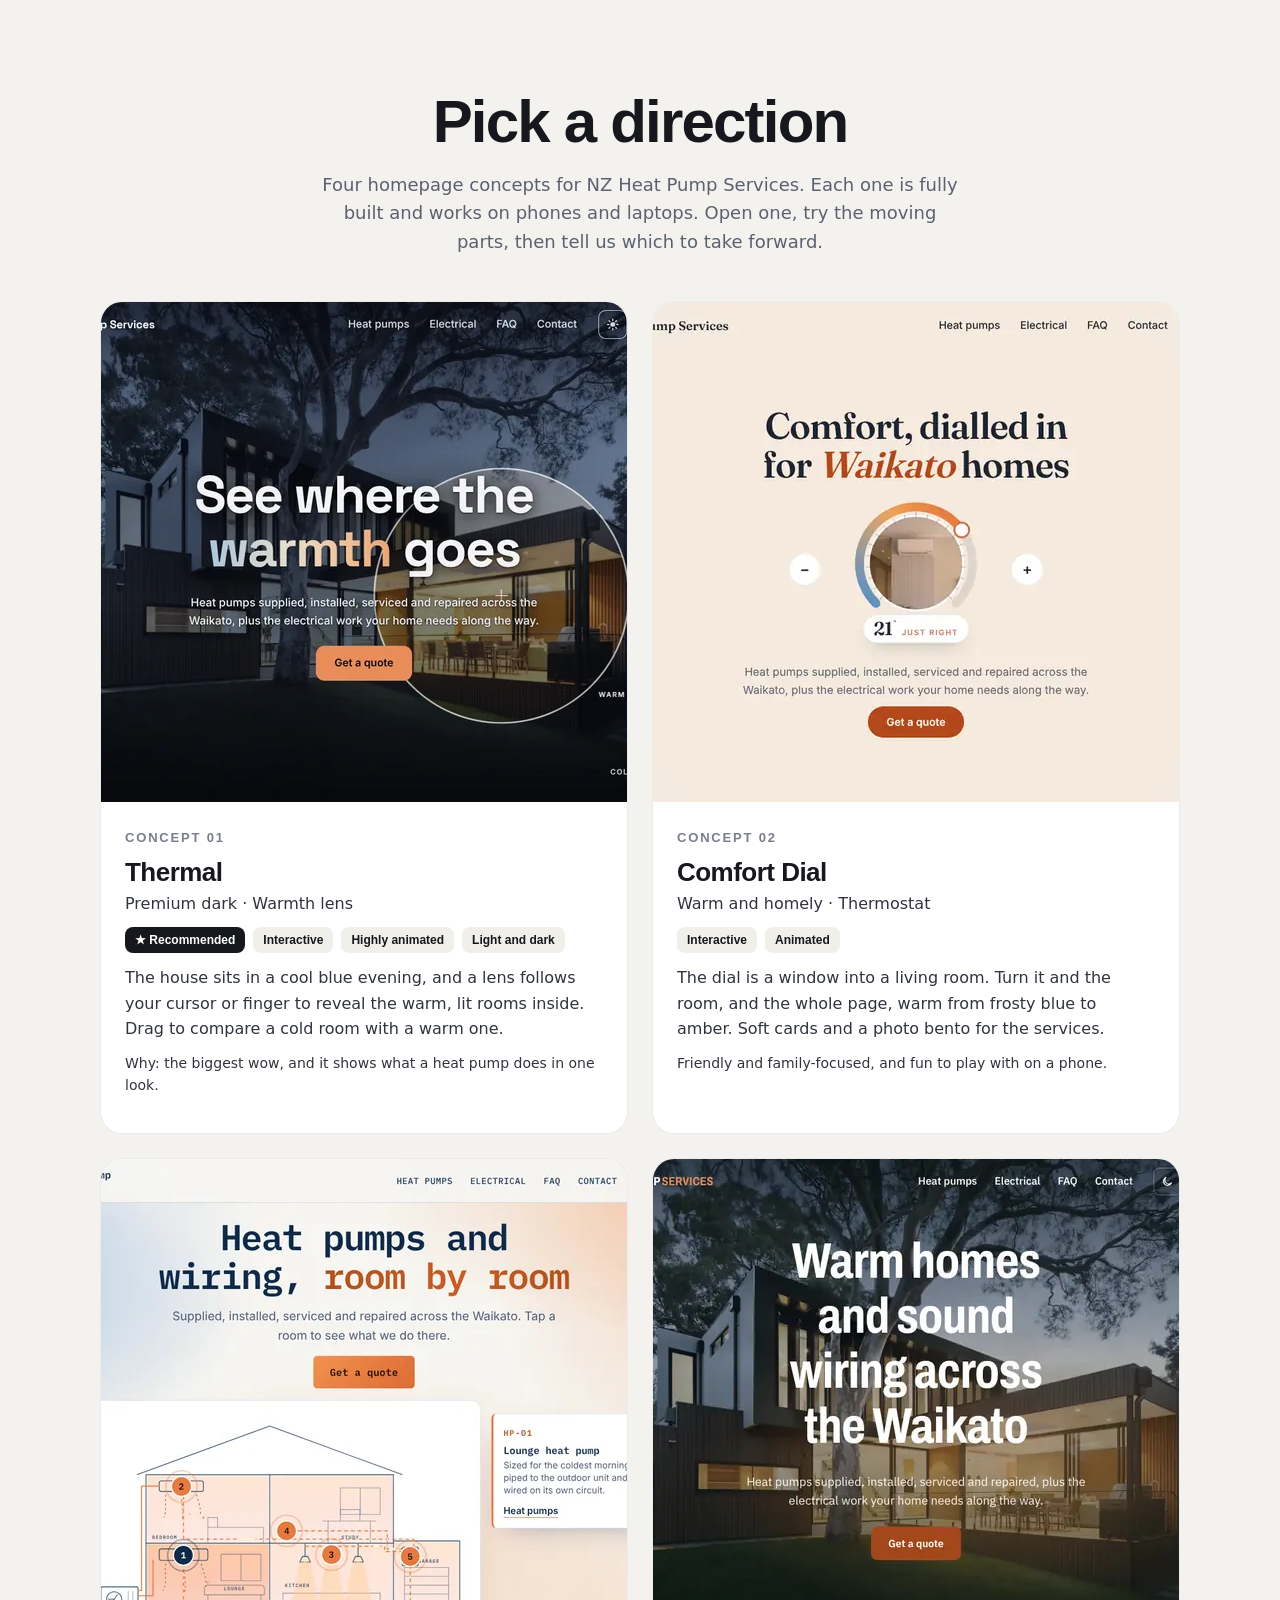
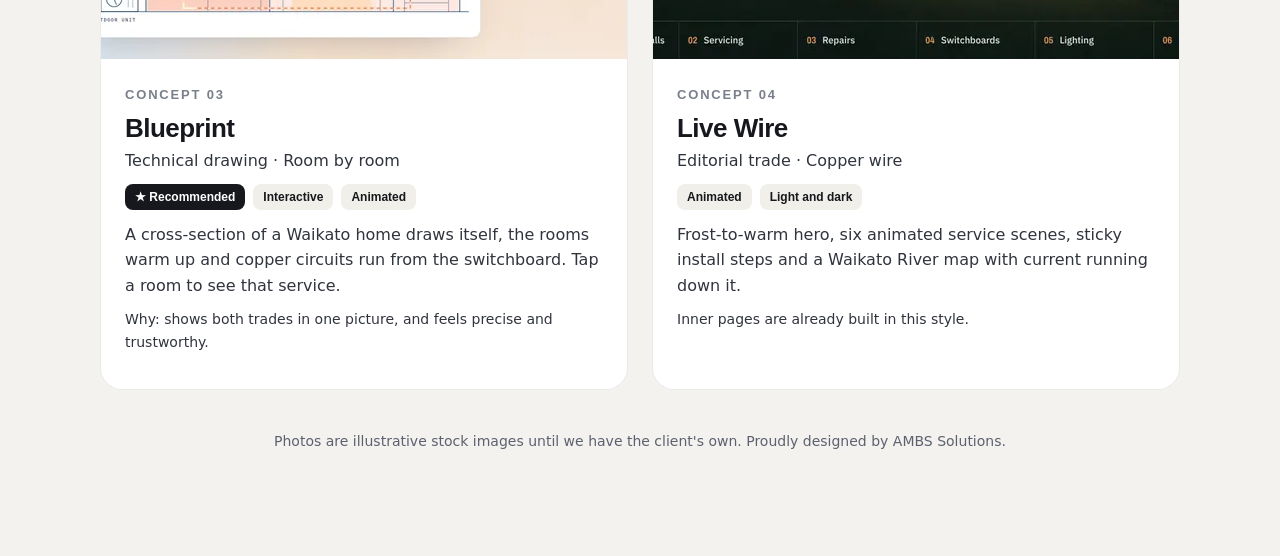
==== index.html @ 090e17ca "Thermal: natural photos with a cool and a warm grade, no false colour The owner did not like the fal" ====
<!doctype html>
<html lang="en-NZ">
<head>
<meta charset="utf-8">
<meta name="viewport" content="width=device-width, initial-scale=1, viewport-fit=cover">
<title>Homepage concepts | NZ Heat Pump Services</title>
<meta name="robots" content="noindex">
<meta name="description" content="Four homepage directions for NZ Heat Pump Services, by AMBS Solutions.">
<link rel="icon" href="assets/img/mark.svg" type="image/svg+xml">
<style>
@font-face{font-family:"Inter";font-weight:400 600;font-display:swap;src:url(../assets/fonts/inter-latin.woff2) format("woff2")}
@font-face{font-family:"Space Grotesk";font-weight:500 700;font-display:swap;src:url(../assets/fonts/space-grotesk-latin.woff2) format("woff2")}
*{box-sizing:border-box}
body{margin:0;background:#f4f2ee;color:#16181d;font:400 16px/1.6 "Inter",system-ui,sans-serif;text-align:center}
.wrap{max-width:1240px;margin:0 auto;padding:clamp(40px,7vw,90px) clamp(20px,5vw,60px)}
h1{font:700 clamp(36px,5vw,60px)/1.05 "Space Grotesk",sans-serif;letter-spacing:-.03em;margin:0 0 .3em}
.lede{color:#5c6170;max-width:640px;margin:0 auto 44px;font-size:18px}
.grid{display:grid;grid-template-columns:repeat(2,1fr);gap:24px;text-align:left;max-width:1080px;margin:0 auto}
@media (max-width:640px){.grid{grid-template-columns:1fr}}
.card{position:relative;background:#fff;border-radius:22px;overflow:hidden;border:1px solid rgba(0,0,0,.08);transition:transform .6s cubic-bezier(.2,.7,.2,1),box-shadow .6s}
.card:hover{transform:translateY(-4px);box-shadow:0 30px 60px -36px rgba(0,0,0,.45)}
.card a.cover{position:absolute;inset:0;z-index:1}
.card a.cover:focus-visible{outline:3px solid #e2642b;outline-offset:-3px;border-radius:22px}
.card img{width:100%;aspect-ratio:16/10;object-fit:cover;object-position:top;display:block}
.body{padding:22px 24px 26px}
.no{font:600 13px/1 "Inter",sans-serif;letter-spacing:.14em;text-transform:uppercase;color:#7a7f8c}
.card h2{font:700 26px/1.15 "Space Grotesk",sans-serif;letter-spacing:-.02em;margin:8px 0 4px}
.type{color:#5c6170;font-weight:500;margin:0 0 12px}
.tags{display:flex;gap:8px;flex-wrap:wrap;margin-bottom:12px}
.tags span{font:600 12px/1 "Inter",sans-serif;padding:7px 10px;border-radius:8px;background:#f1efe9}
.tags .rec{background:#16181d;color:#fff}
.card p{margin:0 0 10px;color:#30343d}
.why{font-size:14px;color:#5c6170}
.note{margin-top:40px;color:#5c6170;font-size:14px}
</style>
</head>
<body>
<main class="wrap">
  <h1>Pick a direction</h1>
  <p class="lede">Four homepage concepts for NZ Heat Pump Services. Each one is fully built and works on phones and laptops. Open one, try the moving parts, then tell us which to take forward.</p>
  <div class="grid">
    <article class="card">
      <img src="designs/01-thermal/thumb.webp" width="800" height="500" alt="Concept 01: a dark homepage with a lens revealing warm, lit rooms in a house on a cool evening">
      <div class="body">
        <span class="no">Concept 01</span>
        <h2>Thermal</h2><a class="cover" href="designs/01-thermal/" aria-label="Open concept 01, Thermal"></a>
        <p class="type">Premium dark · Warmth lens</p>
        <div class="tags"><span class="rec">★ Recommended</span><span>Interactive</span><span>Highly animated</span><span>Light and dark</span></div>
        <p>The house sits in a cool blue evening, and a lens follows your cursor or finger to reveal the warm, lit rooms inside. Drag to compare a cold room with a warm one.</p>
        <p class="why">Why: the biggest wow, and it shows what a heat pump does in one look.</p>
      </div>
    </article>
    <article class="card">
      <img src="designs/02-comfort-dial/thumb.webp" width="800" height="500" alt="Concept 02: a warm light homepage with a thermostat dial framing a living room">
      <div class="body">
        <span class="no">Concept 02</span>
        <h2>Comfort Dial</h2><a class="cover" href="designs/02-comfort-dial/" aria-label="Open concept 02, Comfort Dial"></a>
        <p class="type">Warm and homely · Thermostat</p>
        <div class="tags"><span>Interactive</span><span>Animated</span></div>
        <p>The dial is a window into a living room. Turn it and the room, and the whole page, warm from frosty blue to amber. Soft cards and a photo bento for the services.</p>
        <p class="why">Friendly and family-focused, and fun to play with on a phone.</p>
      </div>
    </article>
    <article class="card">
      <img src="designs/03-blueprint/thumb.webp" width="800" height="500" alt="Concept 03: a blueprint drawing of a two-storey house with copper circuits and numbered rooms">
      <div class="body">
        <span class="no">Concept 03</span>
        <h2>Blueprint</h2><a class="cover" href="designs/03-blueprint/" aria-label="Open concept 03, Blueprint"></a>
        <p class="type">Technical drawing · Room by room</p>
        <div class="tags"><span class="rec">★ Recommended</span><span>Interactive</span><span>Animated</span></div>
        <p>A cross-section of a Waikato home draws itself, the rooms warm up and copper circuits run from the switchboard. Tap a room to see that service.</p>
        <p class="why">Why: shows both trades in one picture, and feels precise and trustworthy.</p>
      </div>
    </article>
    <article class="card">
      <img src="designs/04-live-wire/thumb.webp" width="800" height="500" alt="Concept 04: a homepage with a frosty dusk house and a copper wire motif">
      <div class="body">
        <span class="no">Concept 04</span>
        <h2>Live Wire</h2><a class="cover" href="designs/04-live-wire/" aria-label="Open concept 04, Live Wire"></a>
        <p class="type">Editorial trade · Copper wire</p>
        <div class="tags"><span>Animated</span><span>Light and dark</span></div>
        <p>Frost-to-warm hero, six animated service scenes, sticky install steps and a Waikato River map with current running down it.</p>
        <p class="why">Inner pages are already built in this style.</p>
      </div>
    </article>
  </div>
  <p class="note">Photos are illustrative stock images until we have the client's own. Proudly designed by AMBS Solutions.</p>
</main>
</body>
</html>
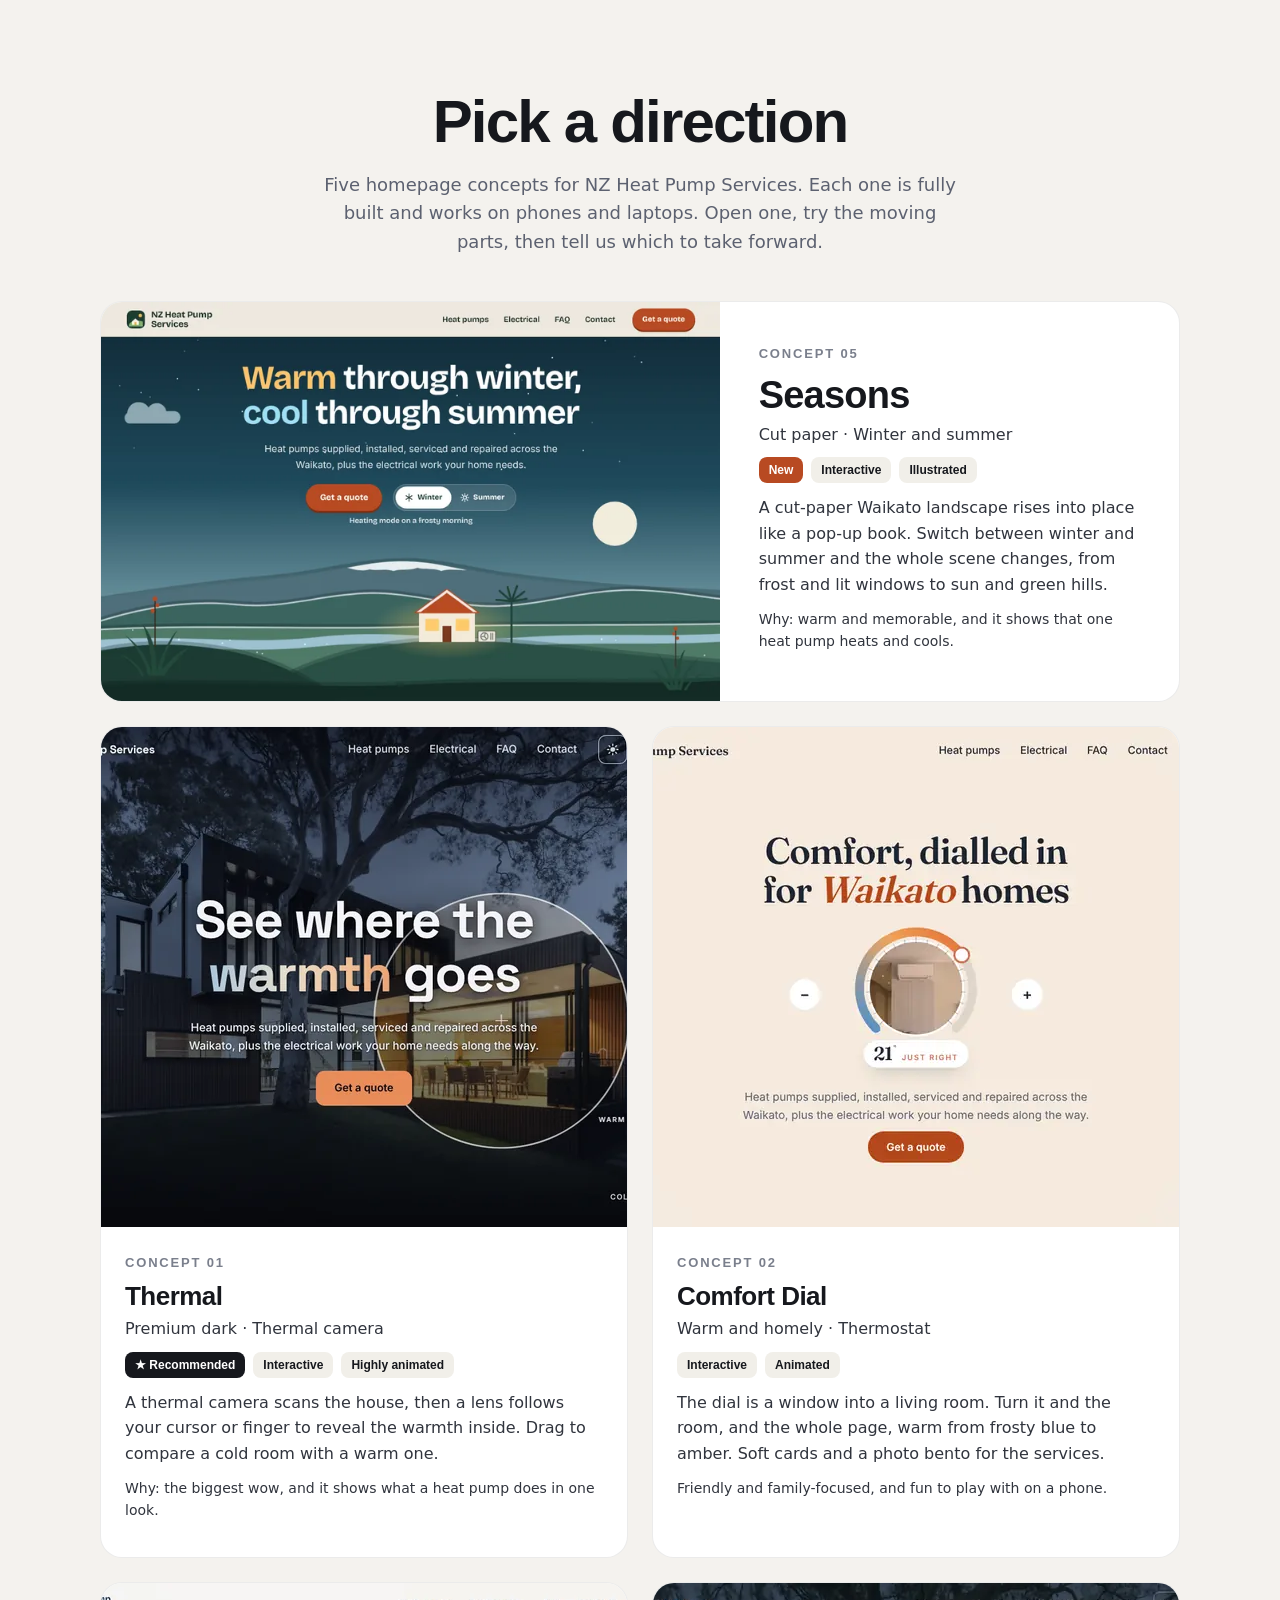
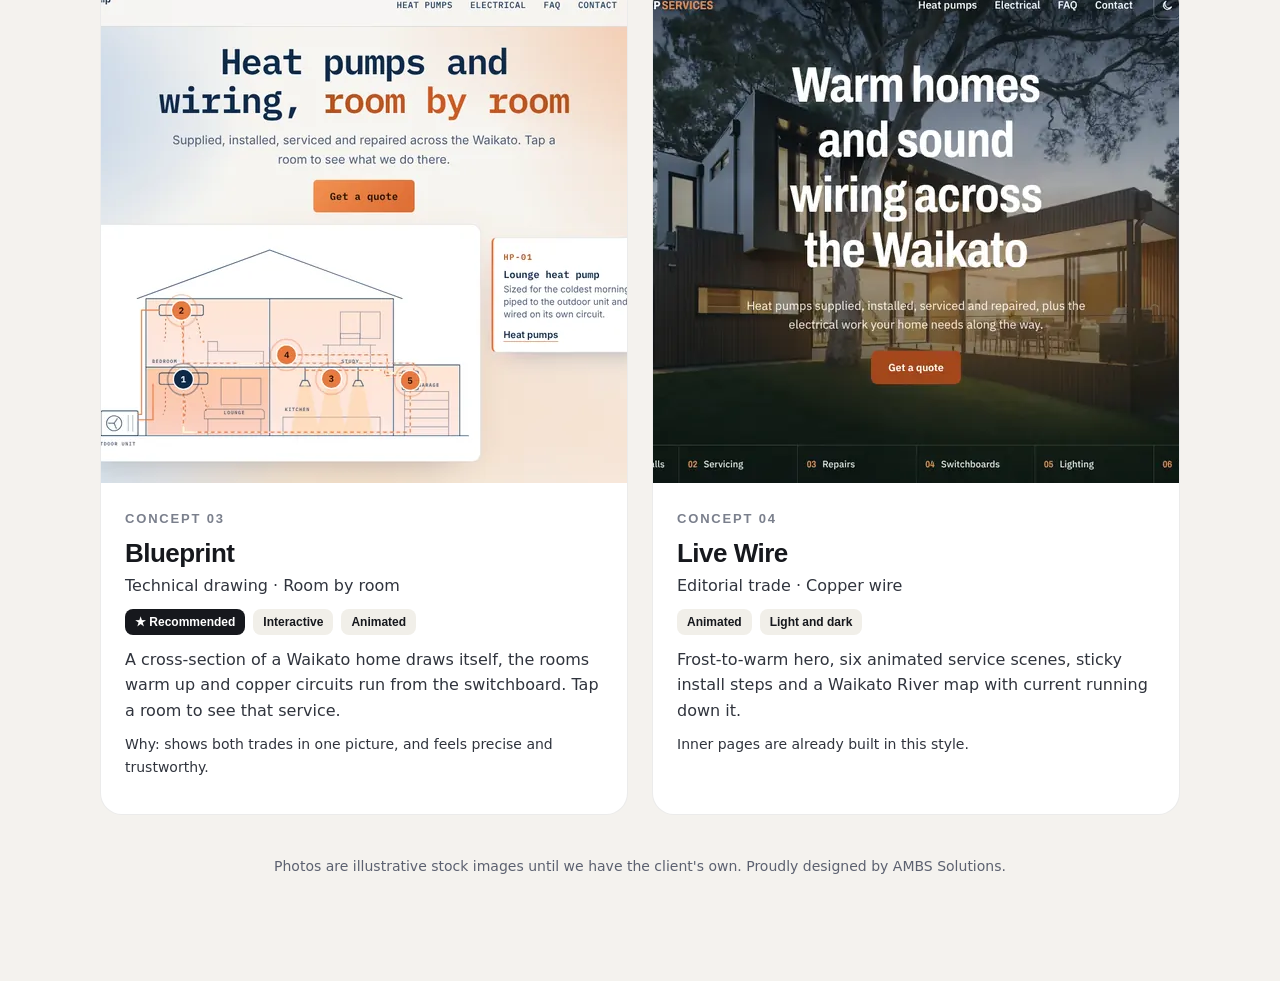
==== commit 6cde7a40: "Merge pull request #6 from ambssolutions/concept-05-seasons Add concept 05, Seasons" ====
--- a/index.html
+++ b/index.html
@@ -5,11 +5,11 @@
 <meta name="viewport" content="width=device-width, initial-scale=1, viewport-fit=cover">
 <title>Homepage concepts | NZ Heat Pump Services</title>
 <meta name="robots" content="noindex">
-<meta name="description" content="Four homepage directions for NZ Heat Pump Services, by AMBS Solutions.">
+<meta name="description" content="Five homepage directions for NZ Heat Pump Services, by AMBS Solutions.">
 <link rel="icon" href="assets/img/mark.svg" type="image/svg+xml">
 <style>
-@font-face{font-family:"Inter";font-weight:400 600;font-display:swap;src:url(../assets/fonts/inter-latin.woff2) format("woff2")}
-@font-face{font-family:"Space Grotesk";font-weight:500 700;font-display:swap;src:url(../assets/fonts/space-grotesk-latin.woff2) format("woff2")}
+@font-face{font-family:"Inter";font-weight:400 600;font-display:swap;src:url(assets/fonts/inter-latin.woff2) format("woff2")}
+@font-face{font-family:"Space Grotesk";font-weight:500 700;font-display:swap;src:url(assets/fonts/space-grotesk-latin.woff2) format("woff2")}
 *{box-sizing:border-box}
 body{margin:0;background:#f4f2ee;color:#16181d;font:400 16px/1.6 "Inter",system-ui,sans-serif;text-align:center}
 .wrap{max-width:1240px;margin:0 auto;padding:clamp(40px,7vw,90px) clamp(20px,5vw,60px)}
@@ -31,22 +31,39 @@
 .tags .rec{background:#16181d;color:#fff}
 .card p{margin:0 0 10px;color:#30343d}
 .why{font-size:14px;color:#5c6170}
+.card.feat{grid-column:1/-1;display:grid;grid-template-columns:minmax(0,1.35fr) minmax(0,1fr);align-items:center}
+.card.feat img{height:100%;aspect-ratio:auto;min-height:100%}
+.card.feat .body{padding:clamp(24px,3vw,40px)}
+.card.feat h2{font-size:clamp(28px,3vw,38px)}
+.tags .new{background:#b84a22;color:#fff}
+@media (max-width:820px){.card.feat{grid-template-columns:1fr}.card.feat img{aspect-ratio:16/10;height:auto}}
 .note{margin-top:40px;color:#5c6170;font-size:14px}
 </style>
 </head>
 <body>
 <main class="wrap">
   <h1>Pick a direction</h1>
-  <p class="lede">Four homepage concepts for NZ Heat Pump Services. Each one is fully built and works on phones and laptops. Open one, try the moving parts, then tell us which to take forward.</p>
+  <p class="lede">Five homepage concepts for NZ Heat Pump Services. Each one is fully built and works on phones and laptops. Open one, try the moving parts, then tell us which to take forward.</p>
   <div class="grid">
+    <article class="card feat">
+      <img src="designs/05-seasons/thumb.webp" width="800" height="500" alt="Concept 05: a cut-paper Waikato landscape at night with a warm lit house, and a winter and summer switch">
+      <div class="body">
+        <span class="no">Concept 05</span>
+        <h2>Seasons</h2><a class="cover" href="designs/05-seasons/" aria-label="Open concept 05, Seasons"></a>
+        <p class="type">Cut paper · Winter and summer</p>
+        <div class="tags"><span class="new">New</span><span>Interactive</span><span>Illustrated</span></div>
+        <p>A cut-paper Waikato landscape rises into place like a pop-up book. Switch between winter and summer and the whole scene changes, from frost and lit windows to sun and green hills.</p>
+        <p class="why">Why: warm and memorable, and it shows that one heat pump heats and cools.</p>
+      </div>
+    </article>
     <article class="card">
-      <img src="designs/01-thermal/thumb.webp" width="800" height="500" alt="Concept 01: a dark homepage with a lens revealing warm, lit rooms in a house on a cool evening">
+      <img src="designs/01-thermal/thumb.webp" width="800" height="500" alt="Concept 01: a dark homepage with a thermal camera lens over a house at dusk">
       <div class="body">
         <span class="no">Concept 01</span>
         <h2>Thermal</h2><a class="cover" href="designs/01-thermal/" aria-label="Open concept 01, Thermal"></a>
-        <p class="type">Premium dark · Warmth lens</p>
-        <div class="tags"><span class="rec">★ Recommended</span><span>Interactive</span><span>Highly animated</span><span>Light and dark</span></div>
-        <p>The house sits in a cool blue evening, and a lens follows your cursor or finger to reveal the warm, lit rooms inside. Drag to compare a cold room with a warm one.</p>
+        <p class="type">Premium dark · Thermal camera</p>
+        <div class="tags"><span class="rec">★ Recommended</span><span>Interactive</span><span>Highly animated</span></div>
+        <p>A thermal camera scans the house, then a lens follows your cursor or finger to reveal the warmth inside. Drag to compare a cold room with a warm one.</p>
         <p class="why">Why: the biggest wow, and it shows what a heat pump does in one look.</p>
       </div>
     </article>
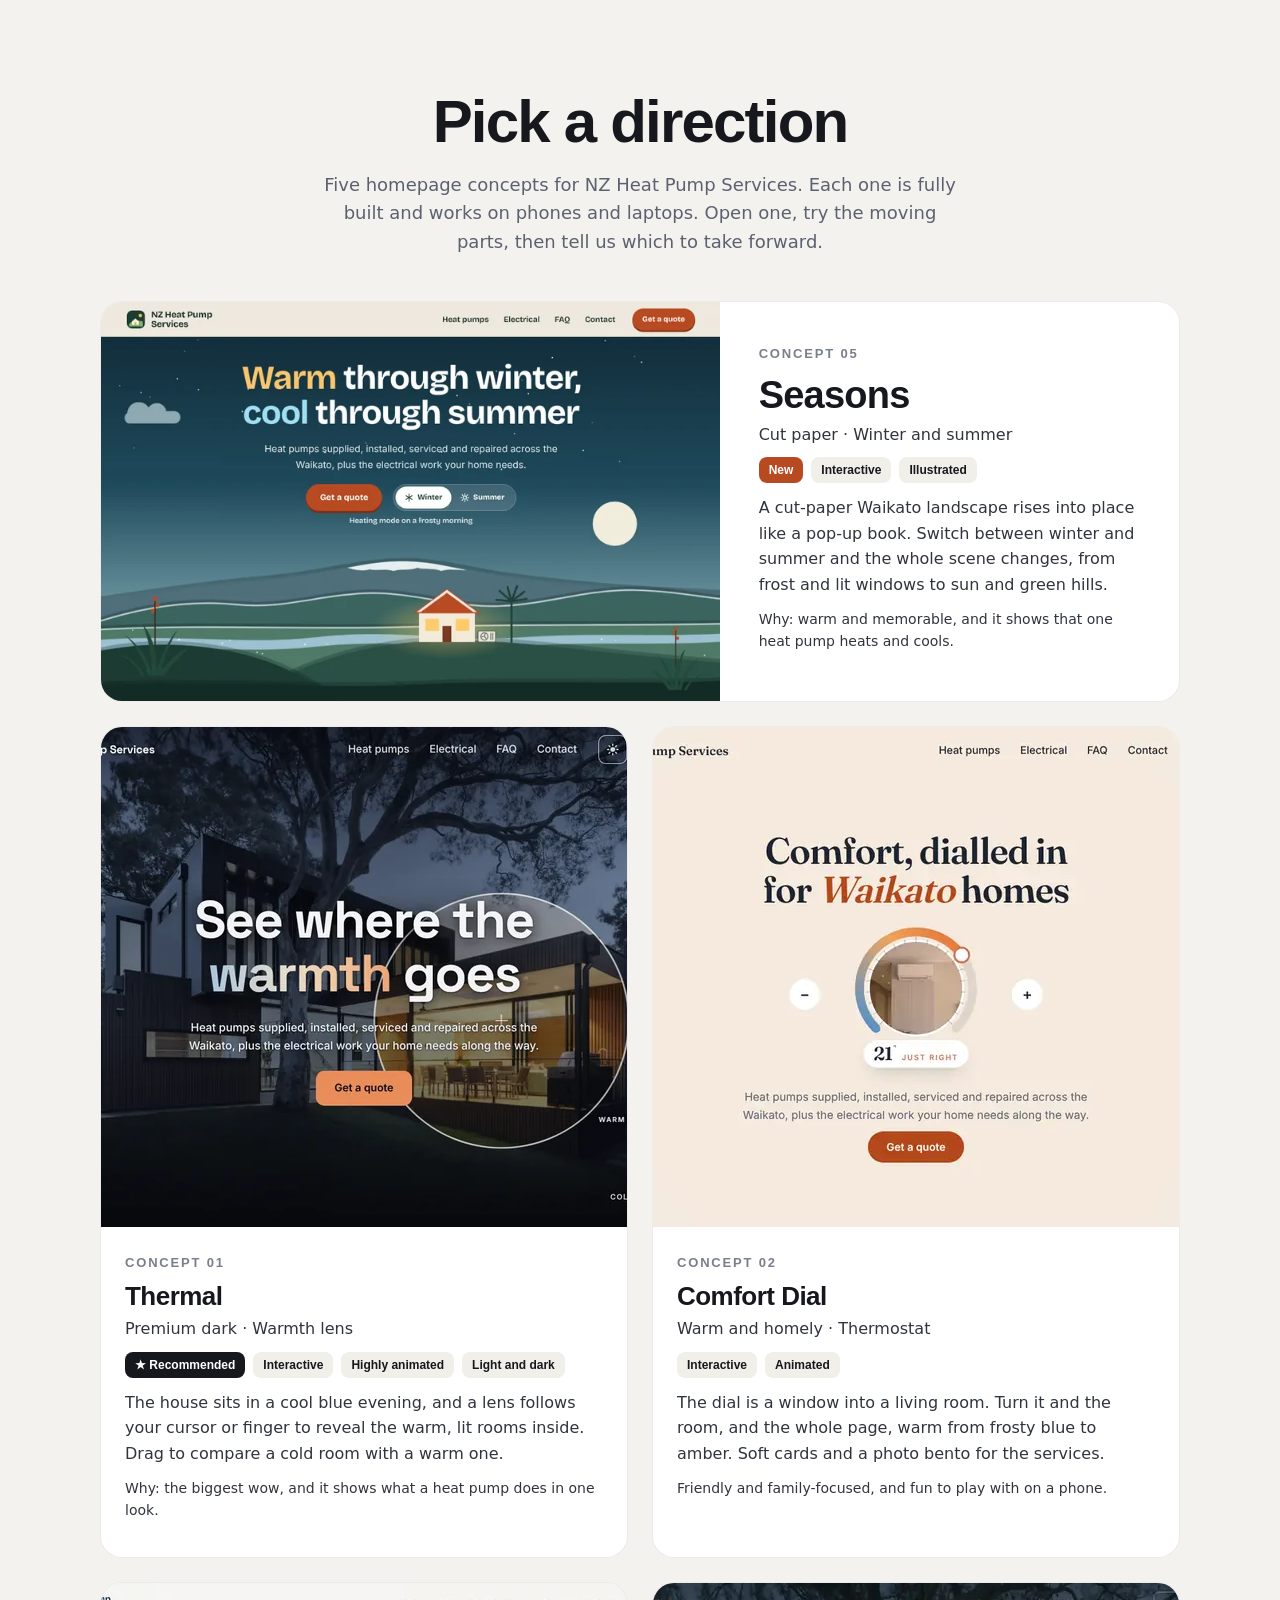
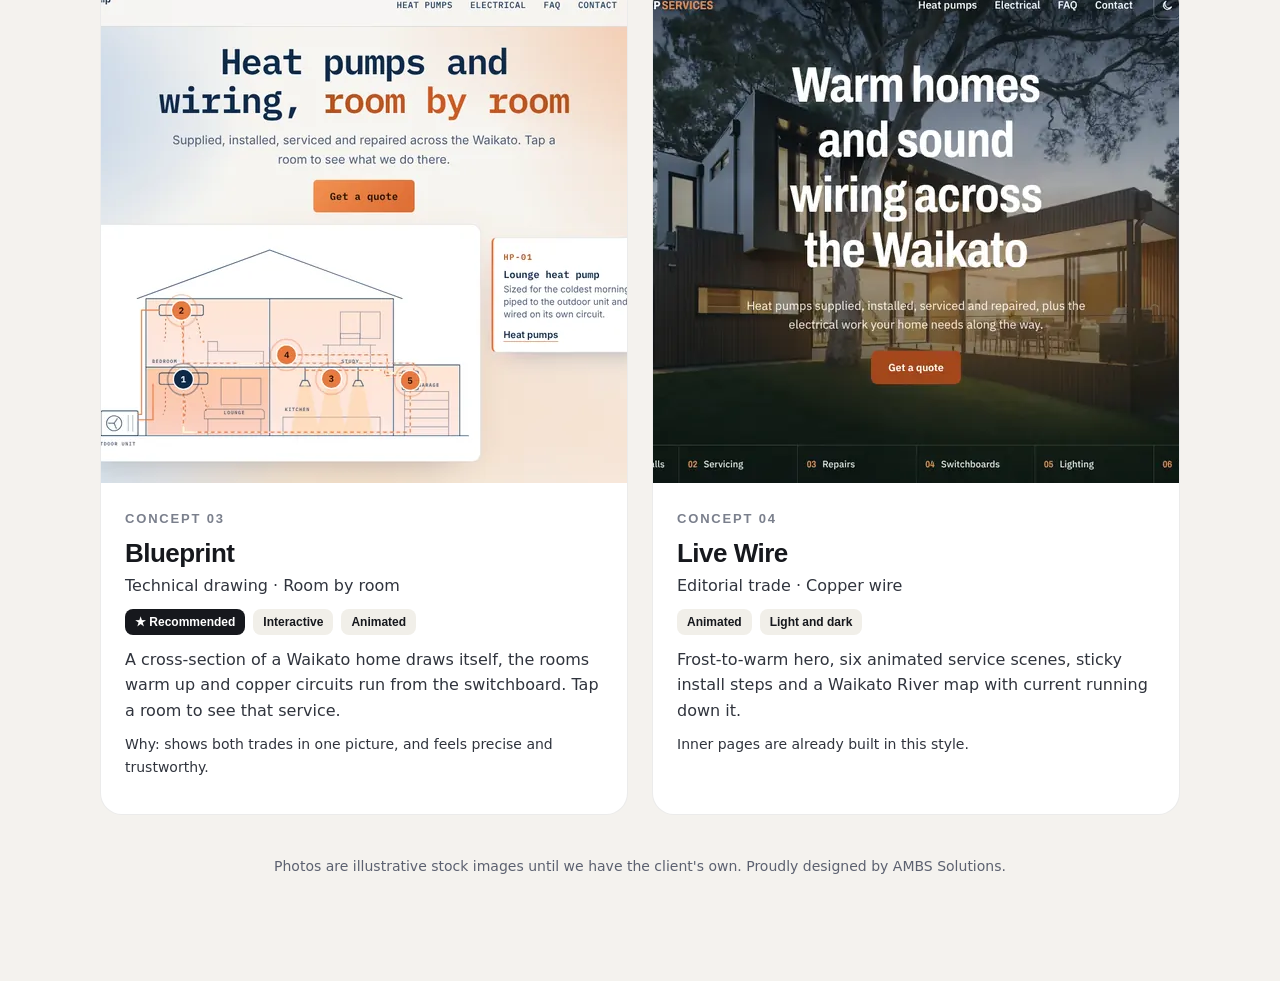
==== commit f623f324: "Merge remote-tracking branch 'origin/main' into thermal-quality" ====
--- a/index.html
+++ b/index.html
@@ -57,13 +57,13 @@
       </div>
     </article>
     <article class="card">
-      <img src="designs/01-thermal/thumb.webp" width="800" height="500" alt="Concept 01: a dark homepage with a thermal camera lens over a house at dusk">
+      <img src="designs/01-thermal/thumb.webp" width="800" height="500" alt="Concept 01: a dark homepage with a lens revealing warm, lit rooms in a house on a cool evening">
       <div class="body">
         <span class="no">Concept 01</span>
         <h2>Thermal</h2><a class="cover" href="designs/01-thermal/" aria-label="Open concept 01, Thermal"></a>
-        <p class="type">Premium dark · Thermal camera</p>
-        <div class="tags"><span class="rec">★ Recommended</span><span>Interactive</span><span>Highly animated</span></div>
-        <p>A thermal camera scans the house, then a lens follows your cursor or finger to reveal the warmth inside. Drag to compare a cold room with a warm one.</p>
+        <p class="type">Premium dark · Warmth lens</p>
+        <div class="tags"><span class="rec">★ Recommended</span><span>Interactive</span><span>Highly animated</span><span>Light and dark</span></div>
+        <p>The house sits in a cool blue evening, and a lens follows your cursor or finger to reveal the warm, lit rooms inside. Drag to compare a cold room with a warm one.</p>
         <p class="why">Why: the biggest wow, and it shows what a heat pump does in one look.</p>
       </div>
     </article>
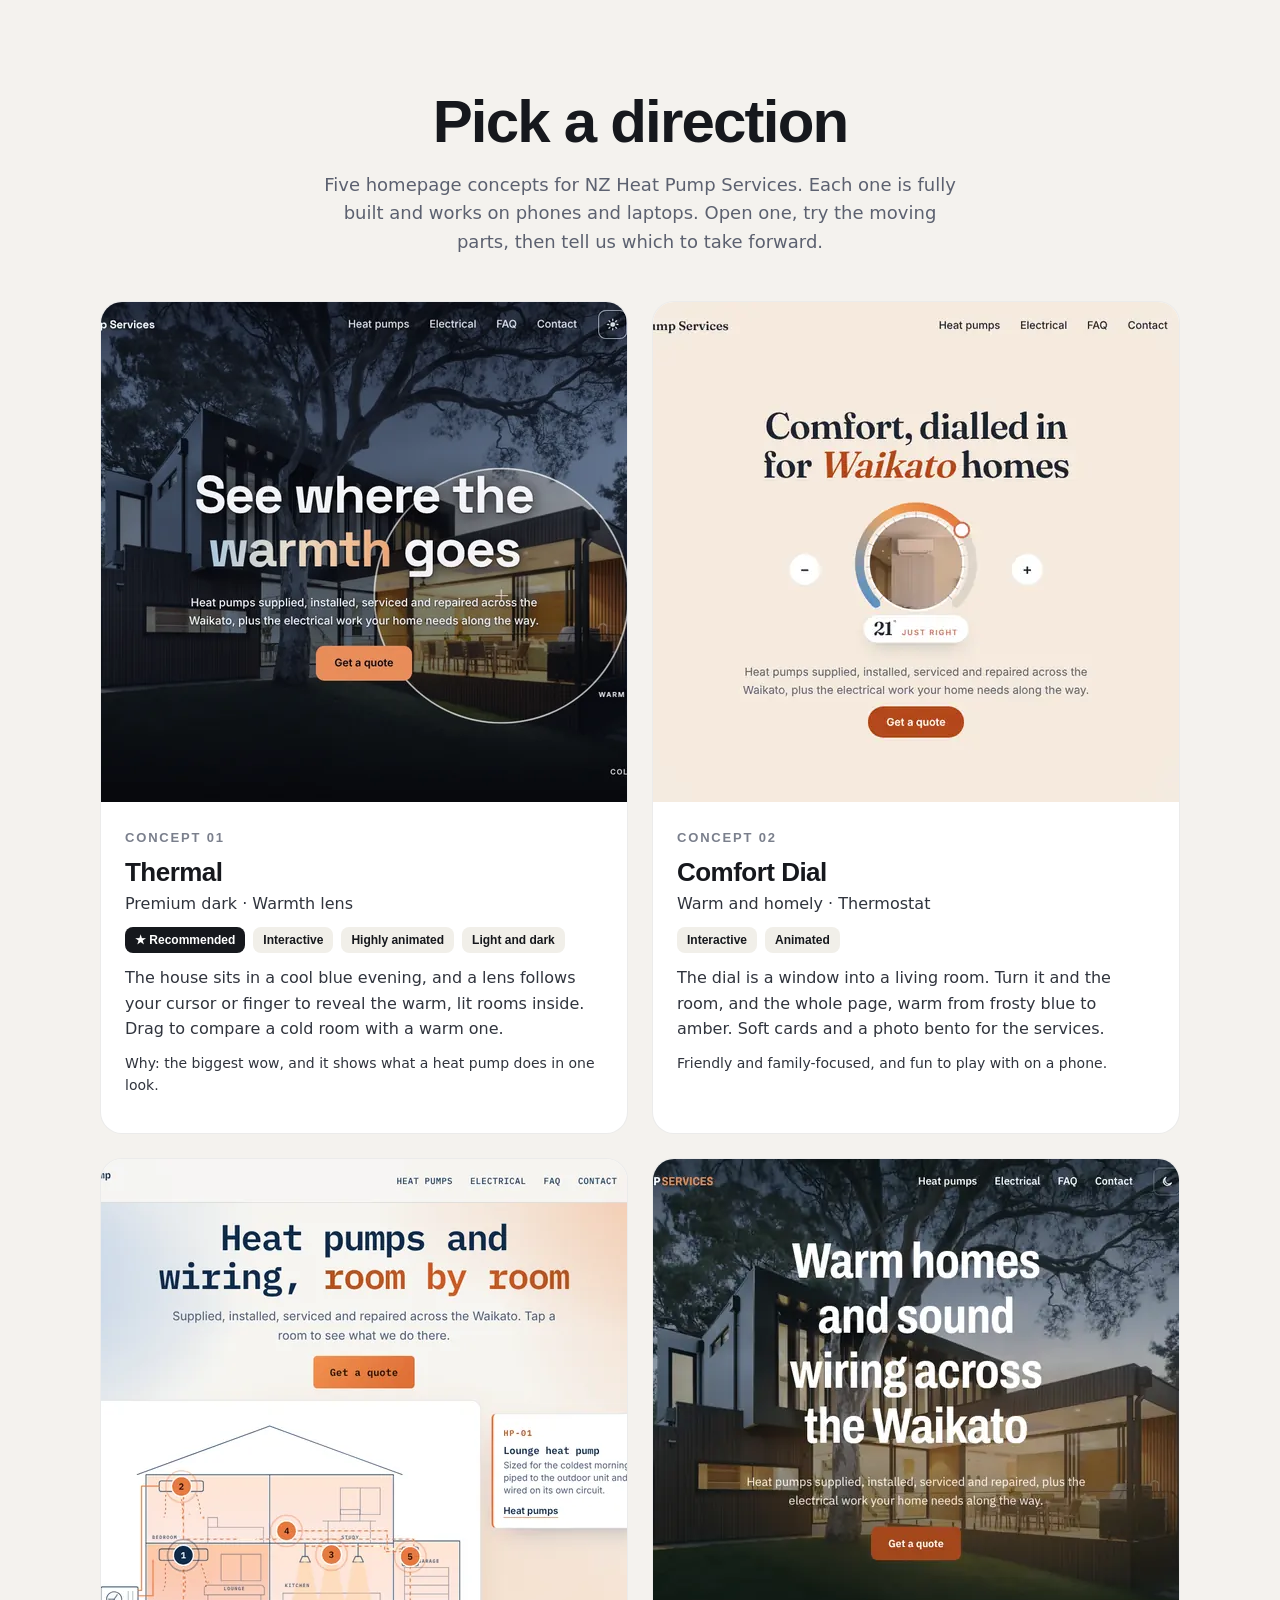
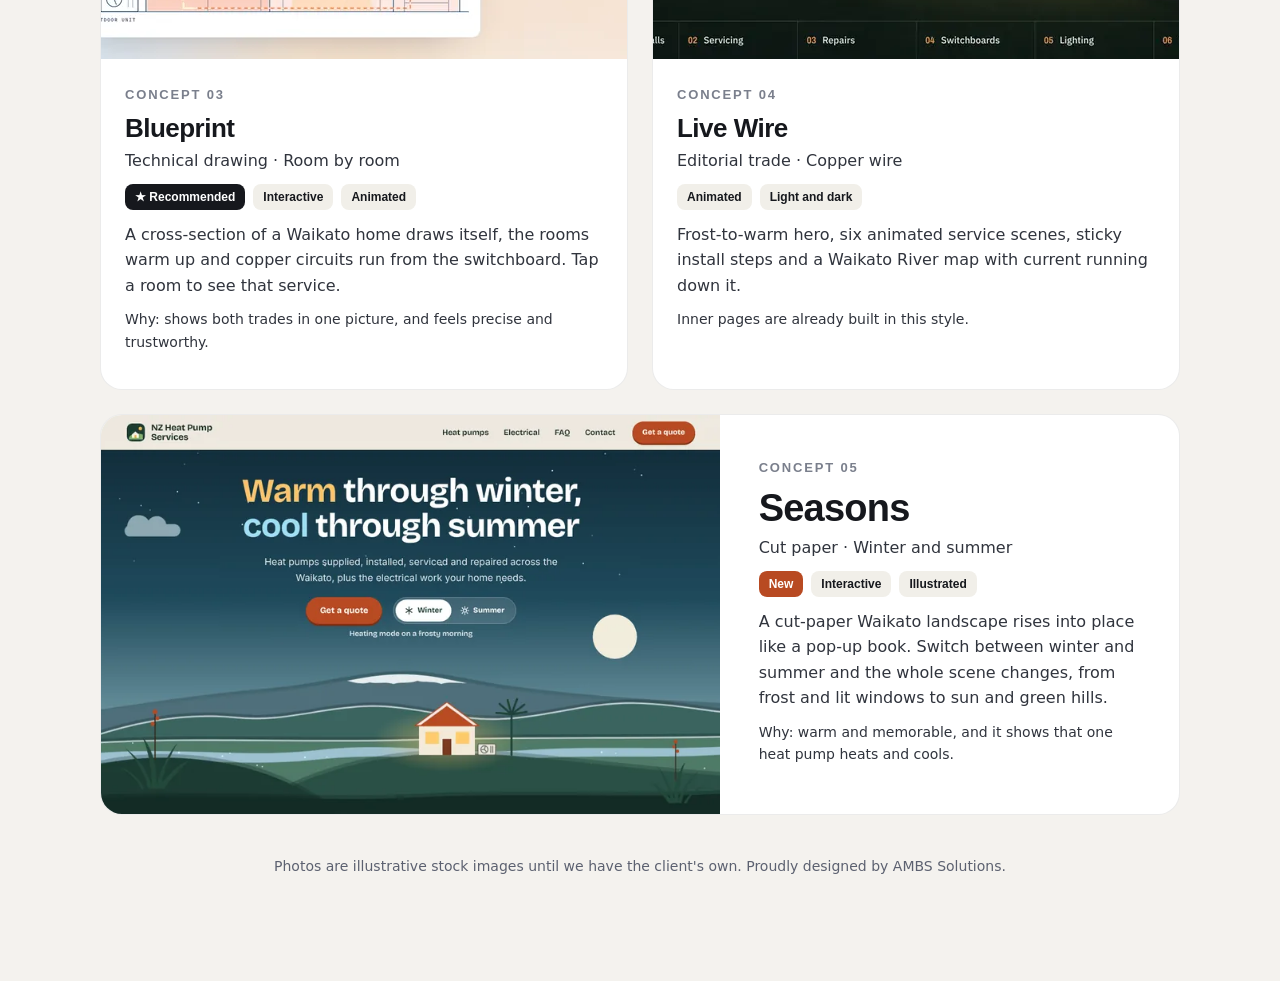
==== commit 63253deb: "Gallery: show concept 05 fifth, after the other four Co-Authored-By: Claude Opus 5.5 <noreply@anthro" ====
--- a/index.html
+++ b/index.html
@@ -45,17 +45,6 @@
   <h1>Pick a direction</h1>
   <p class="lede">Five homepage concepts for NZ Heat Pump Services. Each one is fully built and works on phones and laptops. Open one, try the moving parts, then tell us which to take forward.</p>
   <div class="grid">
-    <article class="card feat">
-      <img src="designs/05-seasons/thumb.webp" width="800" height="500" alt="Concept 05: a cut-paper Waikato landscape at night with a warm lit house, and a winter and summer switch">
-      <div class="body">
-        <span class="no">Concept 05</span>
-        <h2>Seasons</h2><a class="cover" href="designs/05-seasons/" aria-label="Open concept 05, Seasons"></a>
-        <p class="type">Cut paper · Winter and summer</p>
-        <div class="tags"><span class="new">New</span><span>Interactive</span><span>Illustrated</span></div>
-        <p>A cut-paper Waikato landscape rises into place like a pop-up book. Switch between winter and summer and the whole scene changes, from frost and lit windows to sun and green hills.</p>
-        <p class="why">Why: warm and memorable, and it shows that one heat pump heats and cools.</p>
-      </div>
-    </article>
     <article class="card">
       <img src="designs/01-thermal/thumb.webp" width="800" height="500" alt="Concept 01: a dark homepage with a lens revealing warm, lit rooms in a house on a cool evening">
       <div class="body">
@@ -100,6 +89,17 @@
         <p class="why">Inner pages are already built in this style.</p>
       </div>
     </article>
+    <article class="card feat">
+      <img src="designs/05-seasons/thumb.webp" width="800" height="500" alt="Concept 05: a cut-paper Waikato landscape at night with a warm lit house, and a winter and summer switch">
+      <div class="body">
+        <span class="no">Concept 05</span>
+        <h2>Seasons</h2><a class="cover" href="designs/05-seasons/" aria-label="Open concept 05, Seasons"></a>
+        <p class="type">Cut paper · Winter and summer</p>
+        <div class="tags"><span class="new">New</span><span>Interactive</span><span>Illustrated</span></div>
+        <p>A cut-paper Waikato landscape rises into place like a pop-up book. Switch between winter and summer and the whole scene changes, from frost and lit windows to sun and green hills.</p>
+        <p class="why">Why: warm and memorable, and it shows that one heat pump heats and cools.</p>
+      </div>
+    </article>
   </div>
   <p class="note">Photos are illustrative stock images until we have the client's own. Proudly designed by AMBS Solutions.</p>
 </main>
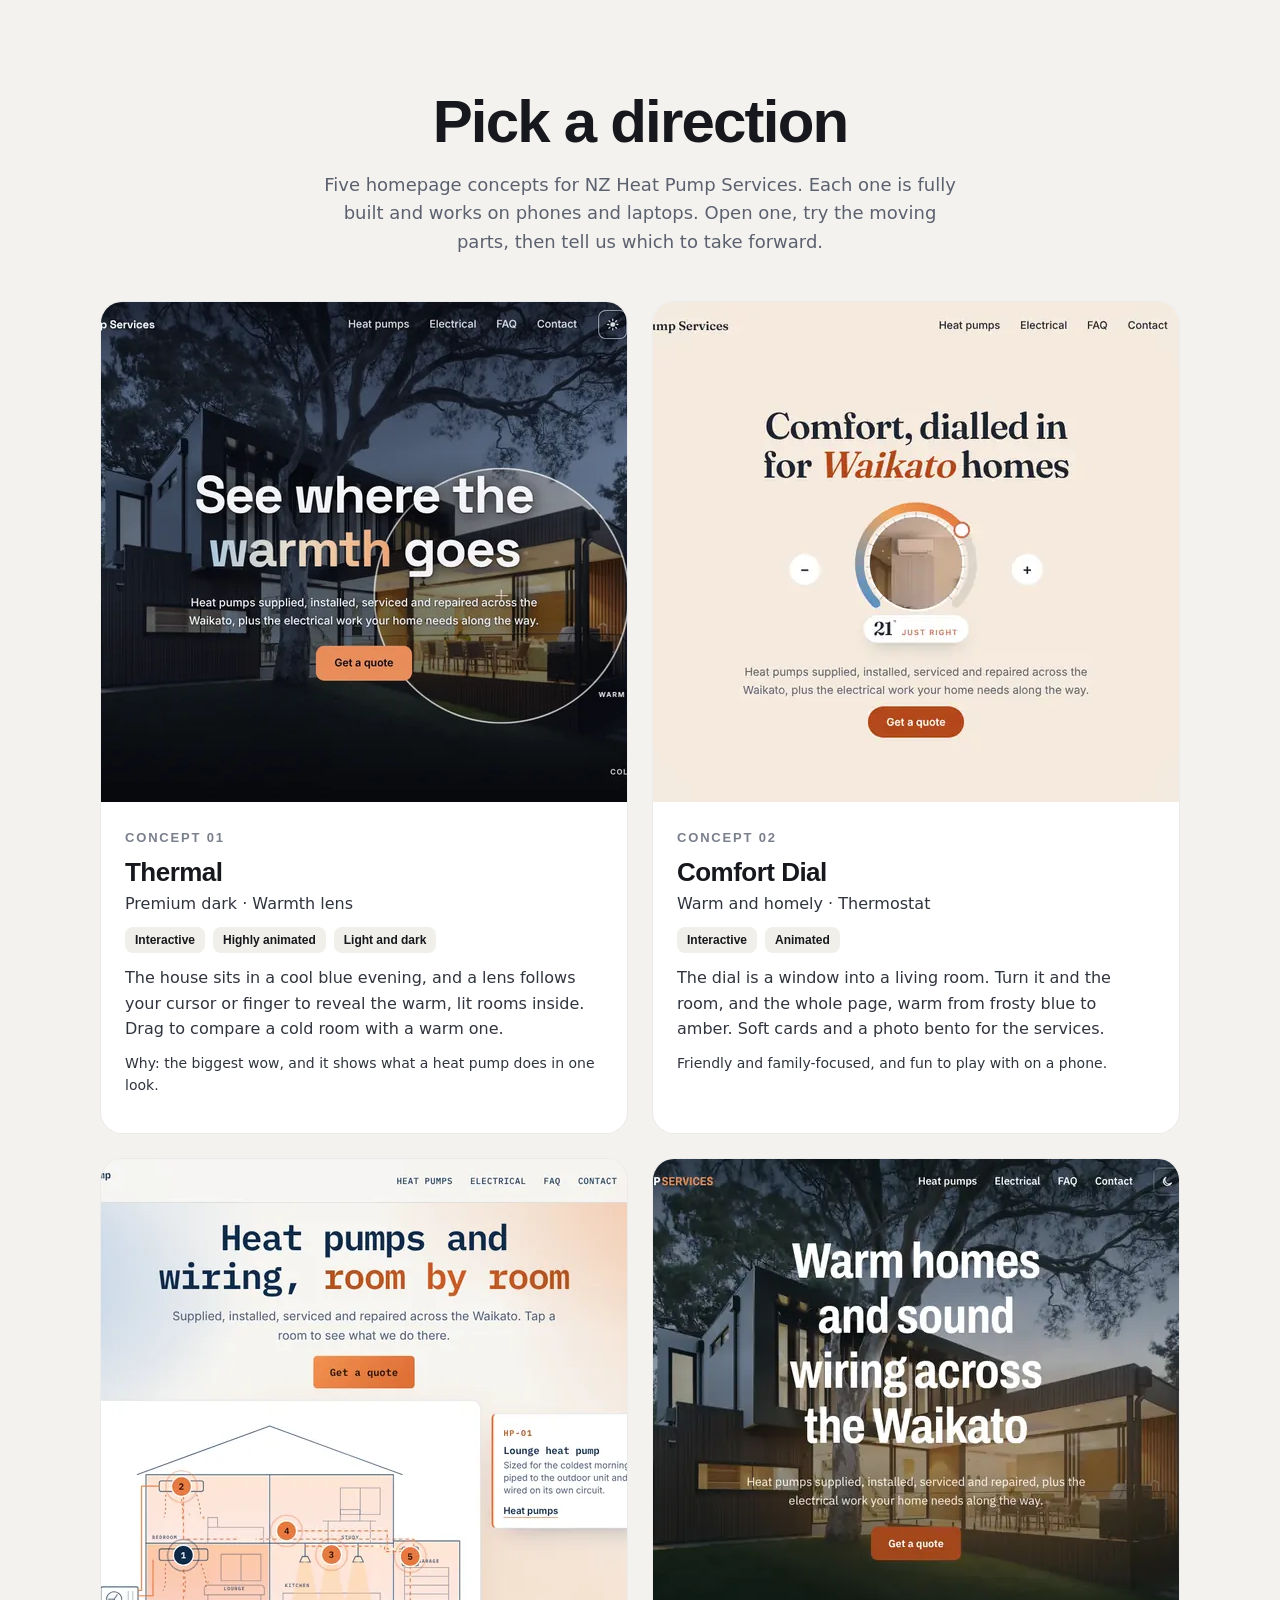
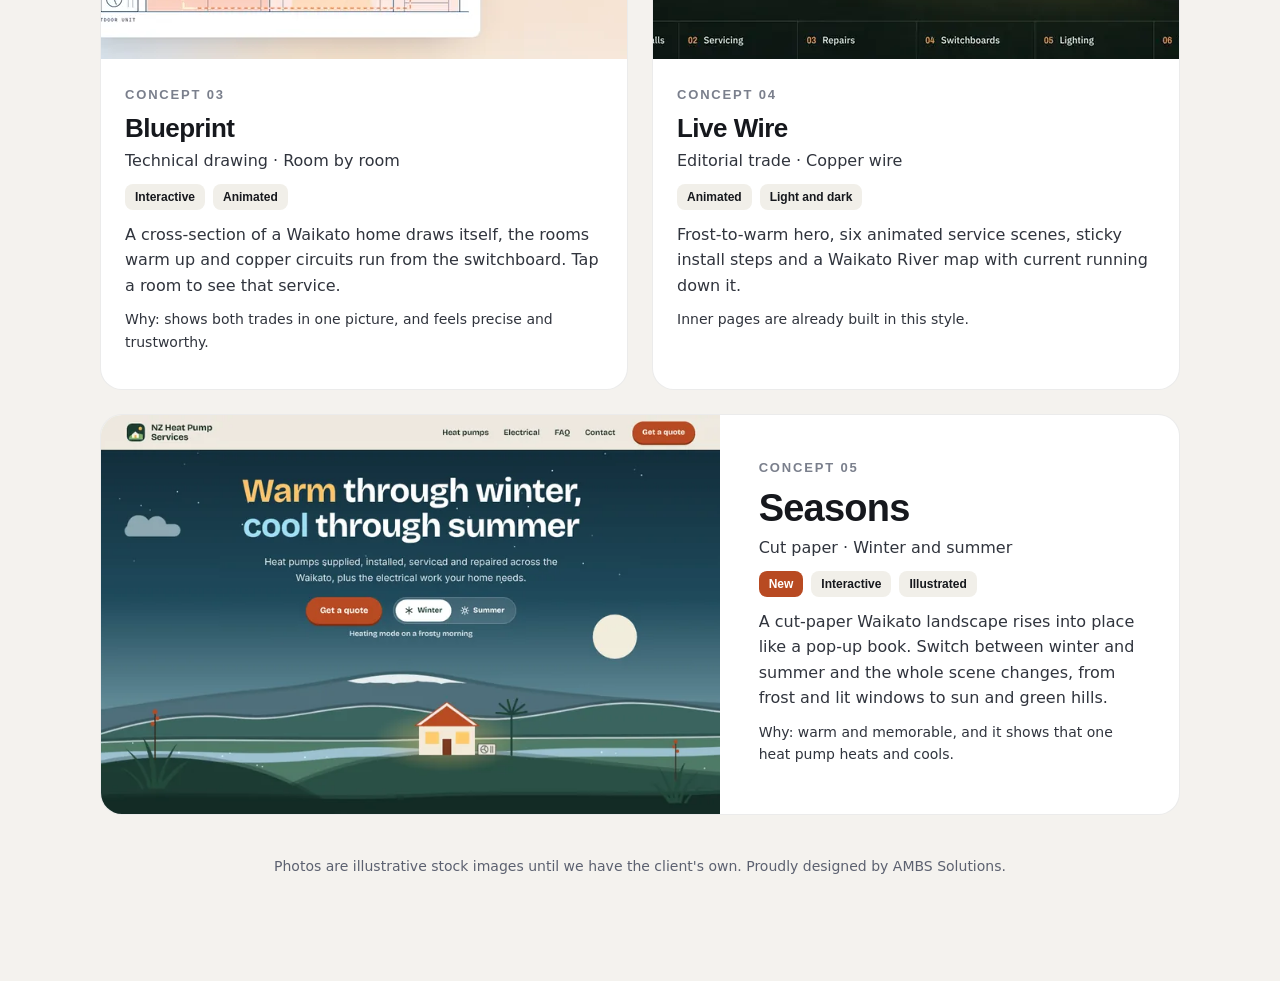
==== commit b497fab0: "Gallery: remove the Recommended badges Co-Authored-By: Claude Opus 5.5 <noreply@anthropic.com> Claud" ====
--- a/index.html
+++ b/index.html
@@ -28,7 +28,6 @@
 .type{color:#5c6170;font-weight:500;margin:0 0 12px}
 .tags{display:flex;gap:8px;flex-wrap:wrap;margin-bottom:12px}
 .tags span{font:600 12px/1 "Inter",sans-serif;padding:7px 10px;border-radius:8px;background:#f1efe9}
-.tags .rec{background:#16181d;color:#fff}
 .card p{margin:0 0 10px;color:#30343d}
 .why{font-size:14px;color:#5c6170}
 .card.feat{grid-column:1/-1;display:grid;grid-template-columns:minmax(0,1.35fr) minmax(0,1fr);align-items:center}
@@ -51,7 +50,7 @@
         <span class="no">Concept 01</span>
         <h2>Thermal</h2><a class="cover" href="designs/01-thermal/" aria-label="Open concept 01, Thermal"></a>
         <p class="type">Premium dark · Warmth lens</p>
-        <div class="tags"><span class="rec">★ Recommended</span><span>Interactive</span><span>Highly animated</span><span>Light and dark</span></div>
+        <div class="tags"><span>Interactive</span><span>Highly animated</span><span>Light and dark</span></div>
         <p>The house sits in a cool blue evening, and a lens follows your cursor or finger to reveal the warm, lit rooms inside. Drag to compare a cold room with a warm one.</p>
         <p class="why">Why: the biggest wow, and it shows what a heat pump does in one look.</p>
       </div>
@@ -73,7 +72,7 @@
         <span class="no">Concept 03</span>
         <h2>Blueprint</h2><a class="cover" href="designs/03-blueprint/" aria-label="Open concept 03, Blueprint"></a>
         <p class="type">Technical drawing · Room by room</p>
-        <div class="tags"><span class="rec">★ Recommended</span><span>Interactive</span><span>Animated</span></div>
+        <div class="tags"><span>Interactive</span><span>Animated</span></div>
         <p>A cross-section of a Waikato home draws itself, the rooms warm up and copper circuits run from the switchboard. Tap a room to see that service.</p>
         <p class="why">Why: shows both trades in one picture, and feels precise and trustworthy.</p>
       </div>
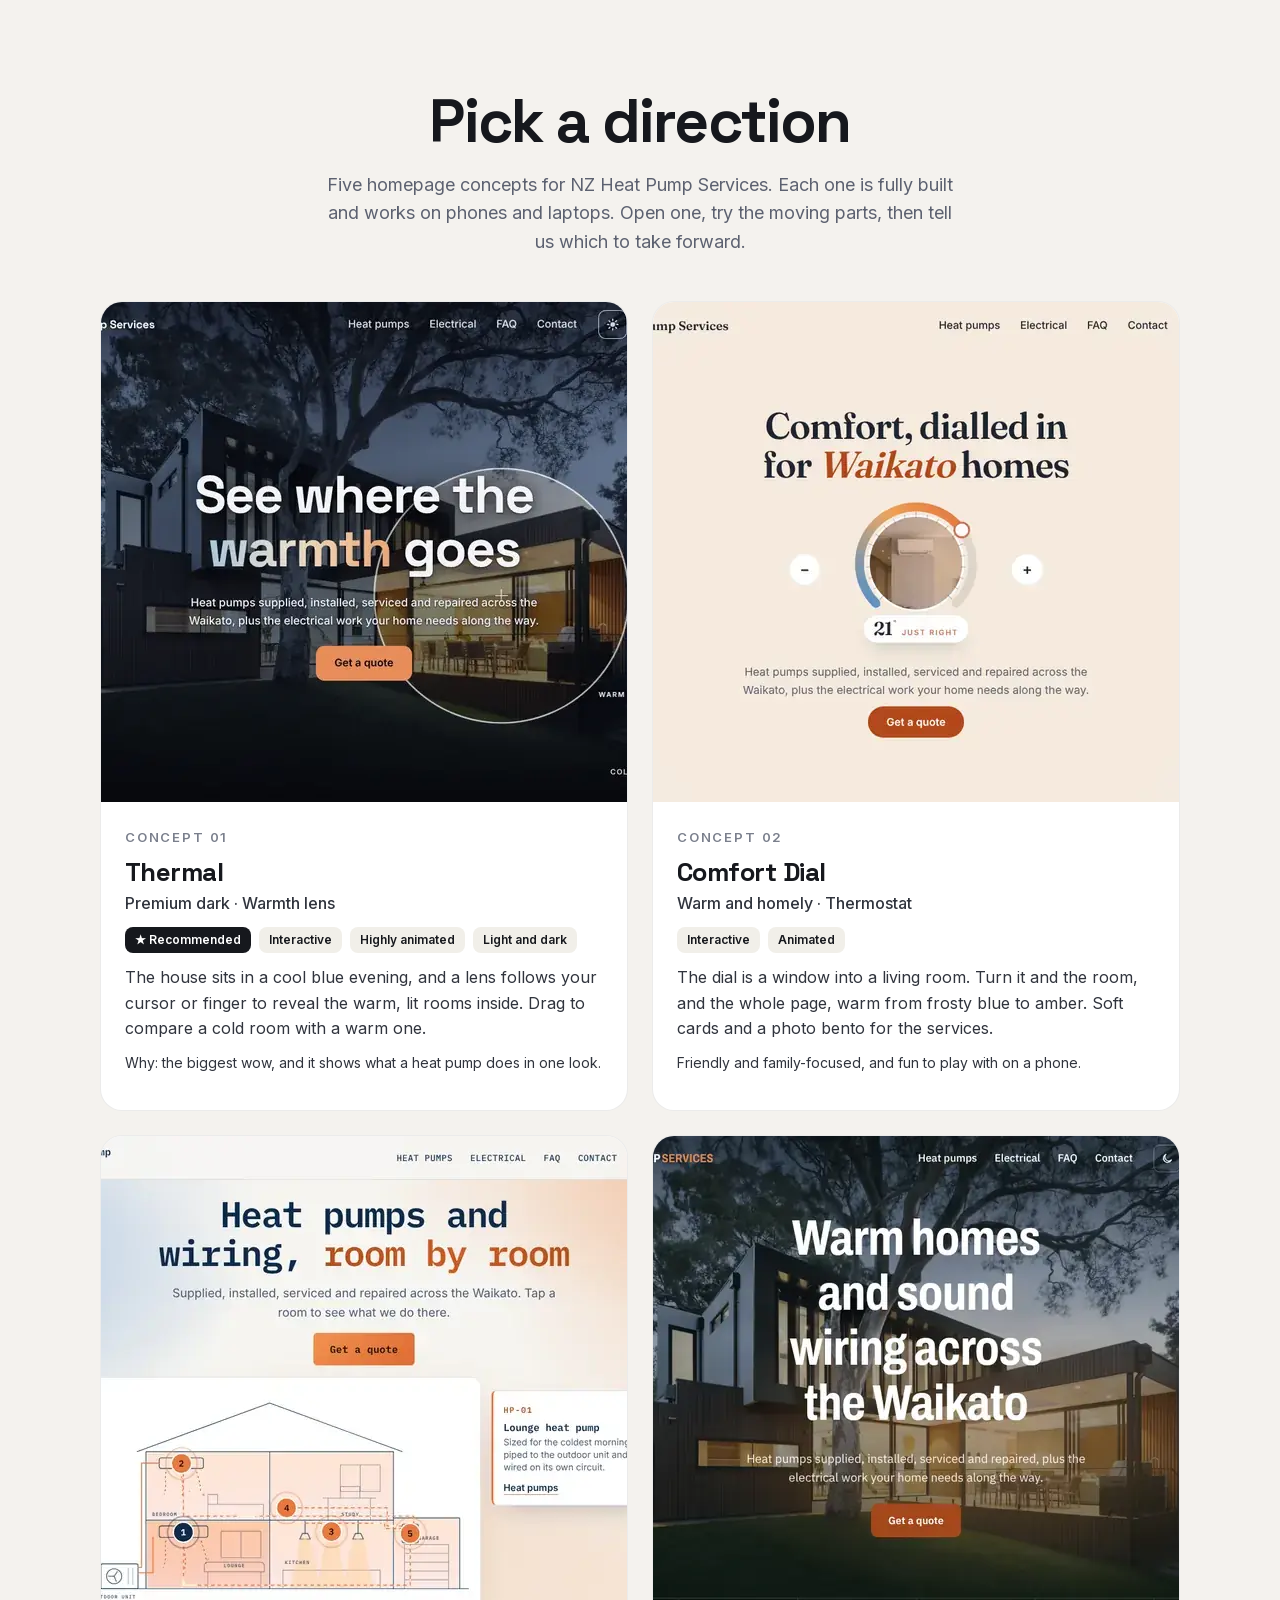
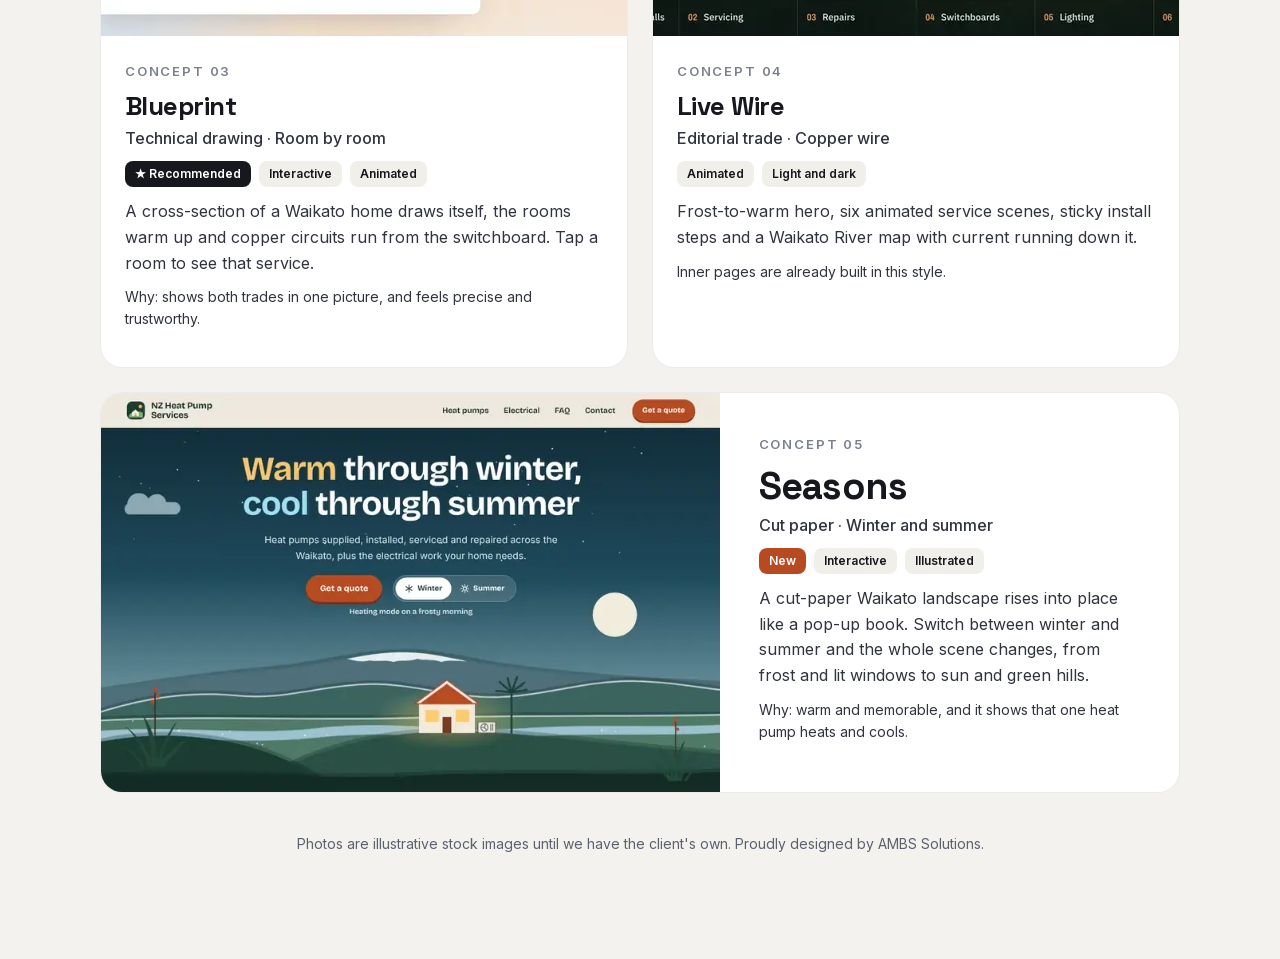
==== commit dc9e64d9: "Optimise every page: Lighthouse 100, lighter fonts, smoother motion - Subset all self-hosted fonts t" ====
--- a/index.html
+++ b/index.html
@@ -28,6 +28,7 @@
 .type{color:#5c6170;font-weight:500;margin:0 0 12px}
 .tags{display:flex;gap:8px;flex-wrap:wrap;margin-bottom:12px}
 .tags span{font:600 12px/1 "Inter",sans-serif;padding:7px 10px;border-radius:8px;background:#f1efe9}
+.tags .rec{background:#16181d;color:#fff}
 .card p{margin:0 0 10px;color:#30343d}
 .why{font-size:14px;color:#5c6170}
 .card.feat{grid-column:1/-1;display:grid;grid-template-columns:minmax(0,1.35fr) minmax(0,1fr);align-items:center}
@@ -37,6 +38,15 @@
 .tags .new{background:#b84a22;color:#fff}
 @media (max-width:820px){.card.feat{grid-template-columns:1fr}.card.feat img{aspect-ratio:16/10;height:auto}}
 .note{margin-top:40px;color:#5c6170;font-size:14px}
+/* a soft staggered entrance; the headline only rises so it is never hidden */
+@keyframes up{from{opacity:0;transform:translateY(22px)}to{opacity:1;transform:none}}
+@keyframes lift{from{transform:translateY(14px)}to{transform:none}}
+h1{animation:lift 1.1s cubic-bezier(.2,.7,.2,1) backwards}
+.lede{animation:up 1.1s cubic-bezier(.2,.7,.2,1) .1s backwards}
+.card{animation:up 1.2s cubic-bezier(.2,.7,.2,1) backwards}
+.card:nth-child(-n+2){animation-name:lift}
+.card:nth-child(1){animation-delay:.2s}.card:nth-child(2){animation-delay:.3s}.card:nth-child(3){animation-delay:.4s}.card:nth-child(4){animation-delay:.5s}.card:nth-child(5){animation-delay:.6s}
+@media (prefers-reduced-motion:reduce){h1,.lede,.card{animation:none}.card,.card:hover{transition:none;transform:none}}
 </style>
 </head>
 <body>
@@ -45,18 +55,18 @@
   <p class="lede">Five homepage concepts for NZ Heat Pump Services. Each one is fully built and works on phones and laptops. Open one, try the moving parts, then tell us which to take forward.</p>
   <div class="grid">
     <article class="card">
-      <img src="designs/01-thermal/thumb.webp" width="800" height="500" alt="Concept 01: a dark homepage with a lens revealing warm, lit rooms in a house on a cool evening">
+      <img src="designs/01-thermal/thumb.webp" srcset="designs/01-thermal/thumb-480.webp 480w, designs/01-thermal/thumb.webp 800w" sizes="(max-width:640px) 92vw, 520px" fetchpriority="high" width="800" height="500" alt="Concept 01: a dark homepage with a lens revealing warm, lit rooms in a house on a cool evening">
       <div class="body">
         <span class="no">Concept 01</span>
         <h2>Thermal</h2><a class="cover" href="designs/01-thermal/" aria-label="Open concept 01, Thermal"></a>
         <p class="type">Premium dark · Warmth lens</p>
-        <div class="tags"><span>Interactive</span><span>Highly animated</span><span>Light and dark</span></div>
+        <div class="tags"><span class="rec">★ Recommended</span><span>Interactive</span><span>Highly animated</span><span>Light and dark</span></div>
         <p>The house sits in a cool blue evening, and a lens follows your cursor or finger to reveal the warm, lit rooms inside. Drag to compare a cold room with a warm one.</p>
         <p class="why">Why: the biggest wow, and it shows what a heat pump does in one look.</p>
       </div>
     </article>
     <article class="card">
-      <img src="designs/02-comfort-dial/thumb.webp" width="800" height="500" alt="Concept 02: a warm light homepage with a thermostat dial framing a living room">
+      <img src="designs/02-comfort-dial/thumb.webp" srcset="designs/02-comfort-dial/thumb-480.webp 480w, designs/02-comfort-dial/thumb.webp 800w" sizes="(max-width:640px) 92vw, 520px" width="800" height="500" alt="Concept 02: a warm light homepage with a thermostat dial framing a living room">
       <div class="body">
         <span class="no">Concept 02</span>
         <h2>Comfort Dial</h2><a class="cover" href="designs/02-comfort-dial/" aria-label="Open concept 02, Comfort Dial"></a>
@@ -67,18 +77,18 @@
       </div>
     </article>
     <article class="card">
-      <img src="designs/03-blueprint/thumb.webp" width="800" height="500" alt="Concept 03: a blueprint drawing of a two-storey house with copper circuits and numbered rooms">
+      <img src="designs/03-blueprint/thumb.webp" srcset="designs/03-blueprint/thumb-480.webp 480w, designs/03-blueprint/thumb.webp 800w" sizes="(max-width:640px) 92vw, 520px" loading="lazy" decoding="async" width="800" height="500" alt="Concept 03: a blueprint drawing of a two-storey house with copper circuits and numbered rooms">
       <div class="body">
         <span class="no">Concept 03</span>
         <h2>Blueprint</h2><a class="cover" href="designs/03-blueprint/" aria-label="Open concept 03, Blueprint"></a>
         <p class="type">Technical drawing · Room by room</p>
-        <div class="tags"><span>Interactive</span><span>Animated</span></div>
+        <div class="tags"><span class="rec">★ Recommended</span><span>Interactive</span><span>Animated</span></div>
         <p>A cross-section of a Waikato home draws itself, the rooms warm up and copper circuits run from the switchboard. Tap a room to see that service.</p>
         <p class="why">Why: shows both trades in one picture, and feels precise and trustworthy.</p>
       </div>
     </article>
     <article class="card">
-      <img src="designs/04-live-wire/thumb.webp" width="800" height="500" alt="Concept 04: a homepage with a frosty dusk house and a copper wire motif">
+      <img src="designs/04-live-wire/thumb.webp" srcset="designs/04-live-wire/thumb-480.webp 480w, designs/04-live-wire/thumb.webp 800w" sizes="(max-width:640px) 92vw, 520px" loading="lazy" decoding="async" width="800" height="500" alt="Concept 04: a homepage with a frosty dusk house and a copper wire motif">
       <div class="body">
         <span class="no">Concept 04</span>
         <h2>Live Wire</h2><a class="cover" href="designs/04-live-wire/" aria-label="Open concept 04, Live Wire"></a>
@@ -89,7 +99,7 @@
       </div>
     </article>
     <article class="card feat">
-      <img src="designs/05-seasons/thumb.webp" width="800" height="500" alt="Concept 05: a cut-paper Waikato landscape at night with a warm lit house, and a winter and summer switch">
+      <img src="designs/05-seasons/thumb.webp" srcset="designs/05-seasons/thumb-480.webp 480w, designs/05-seasons/thumb.webp 800w" sizes="(max-width:820px) 92vw, 640px" loading="lazy" decoding="async" width="800" height="500" alt="Concept 05: a cut-paper Waikato landscape at night with a warm lit house, and a winter and summer switch">
       <div class="body">
         <span class="no">Concept 05</span>
         <h2>Seasons</h2><a class="cover" href="designs/05-seasons/" aria-label="Open concept 05, Seasons"></a>
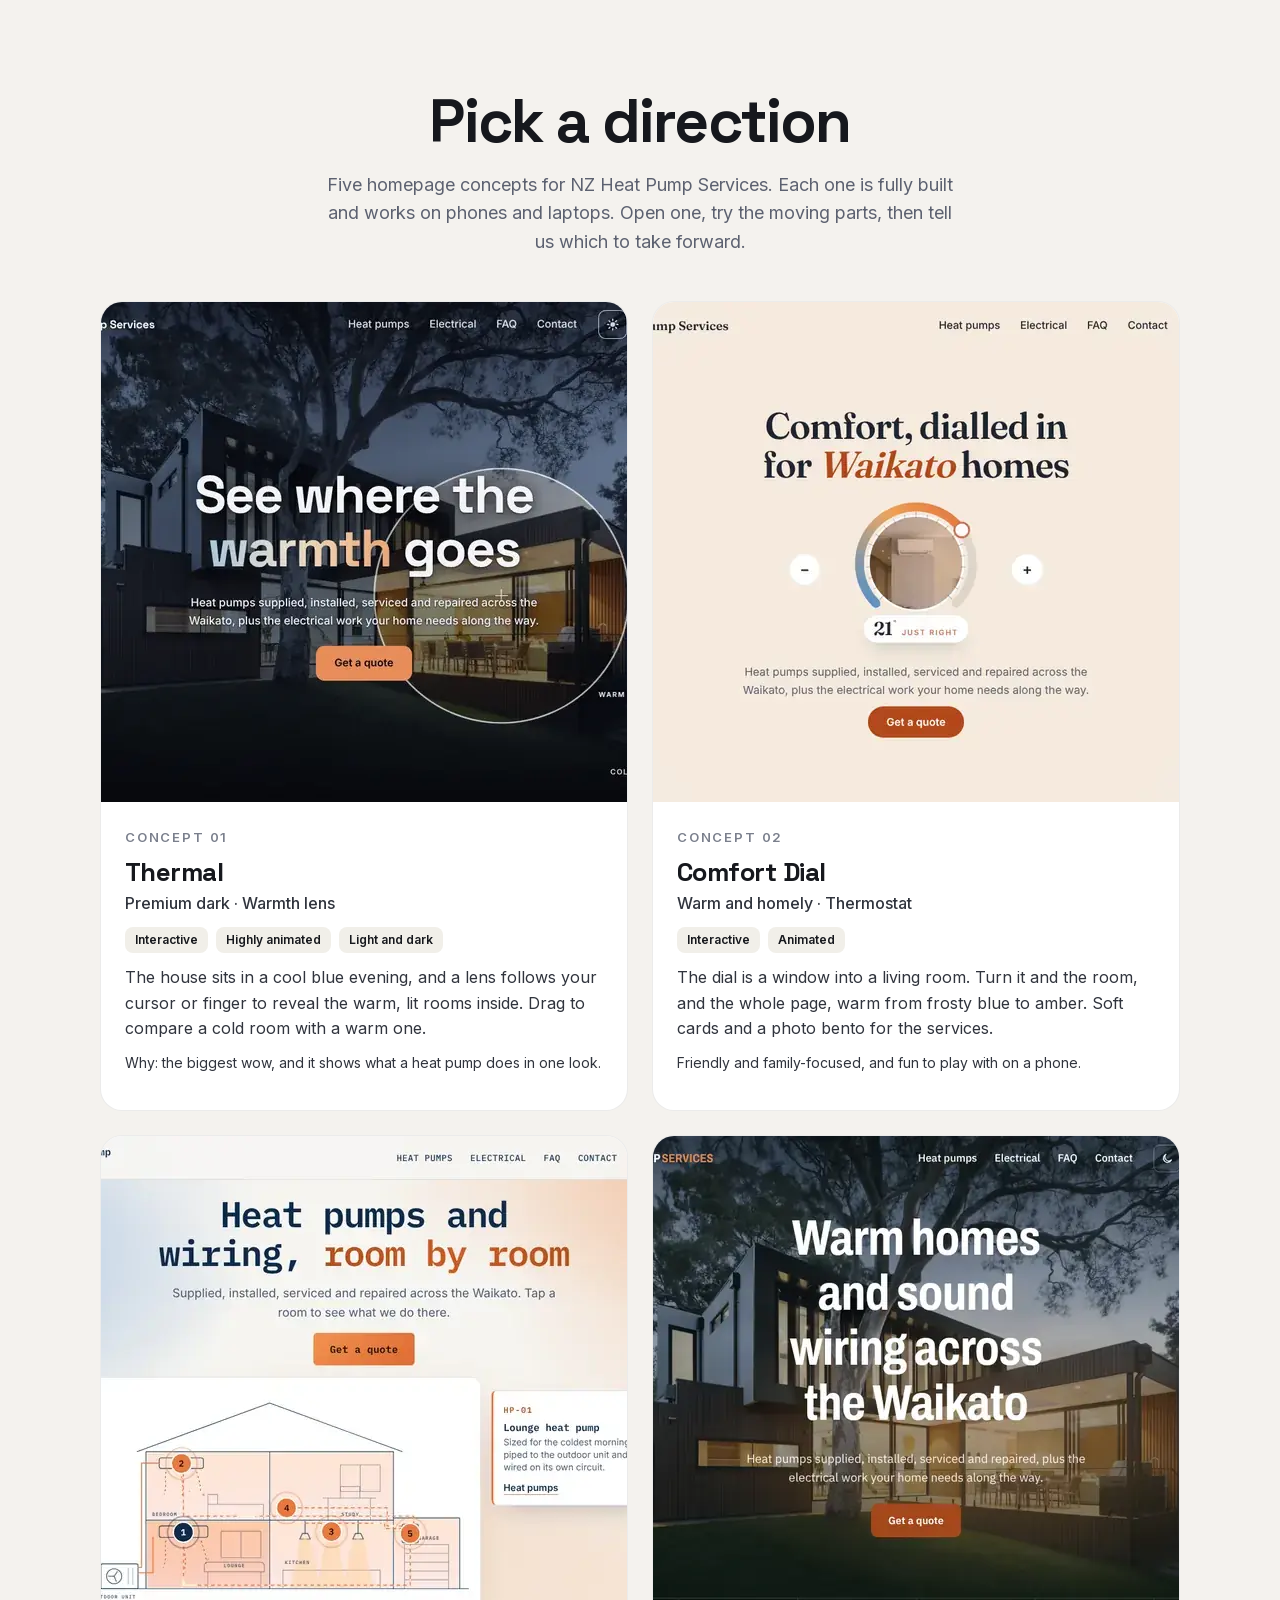
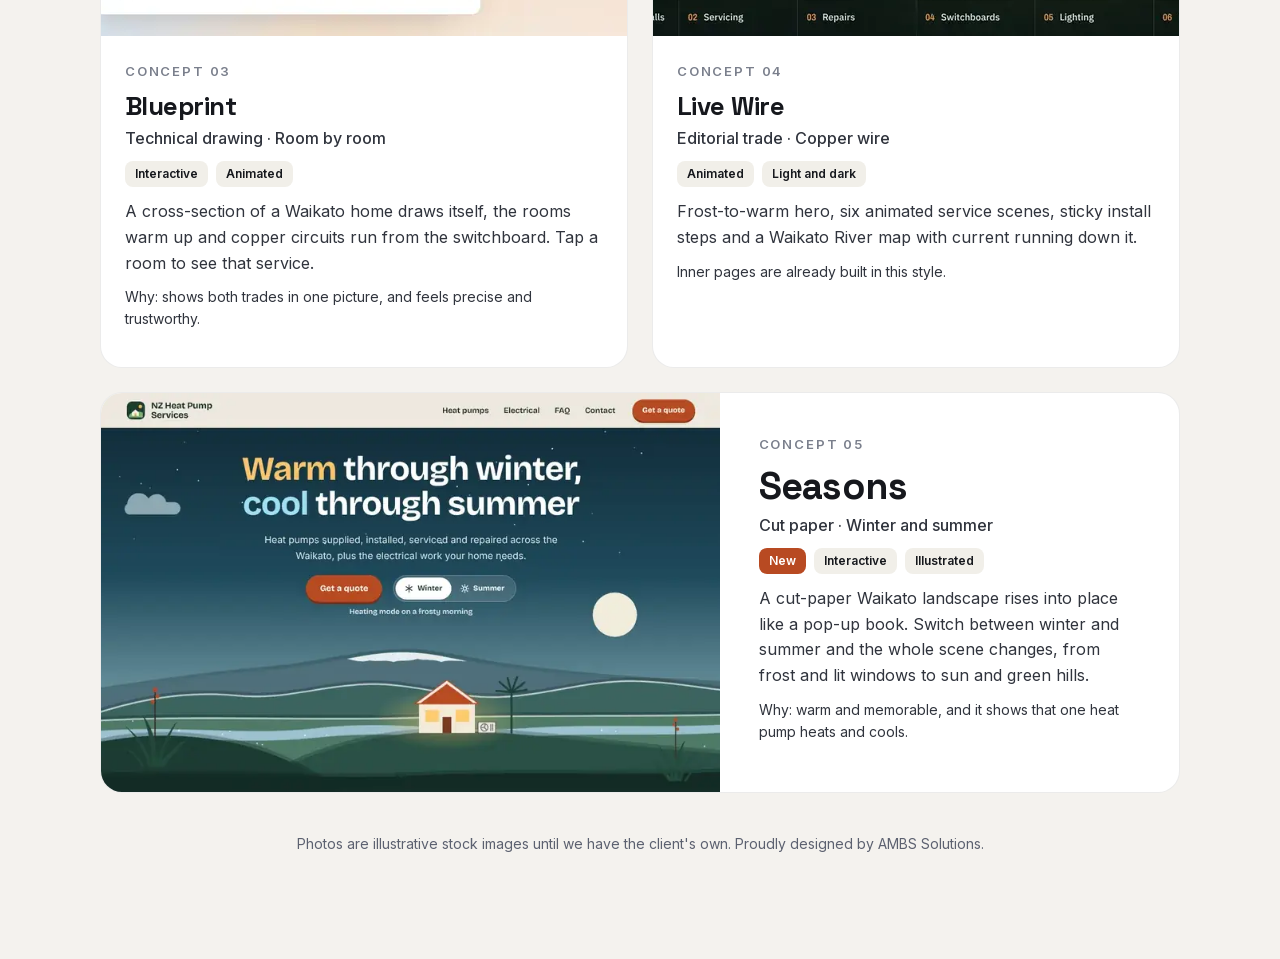
==== commit 0ddcb8f8: "Merge pull request #9 from ambssolutions/gallery-no-rec Gallery: remove the Recommended badges" ====
--- a/index.html
+++ b/index.html
@@ -28,7 +28,6 @@
 .type{color:#5c6170;font-weight:500;margin:0 0 12px}
 .tags{display:flex;gap:8px;flex-wrap:wrap;margin-bottom:12px}
 .tags span{font:600 12px/1 "Inter",sans-serif;padding:7px 10px;border-radius:8px;background:#f1efe9}
-.tags .rec{background:#16181d;color:#fff}
 .card p{margin:0 0 10px;color:#30343d}
 .why{font-size:14px;color:#5c6170}
 .card.feat{grid-column:1/-1;display:grid;grid-template-columns:minmax(0,1.35fr) minmax(0,1fr);align-items:center}
@@ -38,15 +37,6 @@
 .tags .new{background:#b84a22;color:#fff}
 @media (max-width:820px){.card.feat{grid-template-columns:1fr}.card.feat img{aspect-ratio:16/10;height:auto}}
 .note{margin-top:40px;color:#5c6170;font-size:14px}
-/* a soft staggered entrance; the headline only rises so it is never hidden */
-@keyframes up{from{opacity:0;transform:translateY(22px)}to{opacity:1;transform:none}}
-@keyframes lift{from{transform:translateY(14px)}to{transform:none}}
-h1{animation:lift 1.1s cubic-bezier(.2,.7,.2,1) backwards}
-.lede{animation:up 1.1s cubic-bezier(.2,.7,.2,1) .1s backwards}
-.card{animation:up 1.2s cubic-bezier(.2,.7,.2,1) backwards}
-.card:nth-child(-n+2){animation-name:lift}
-.card:nth-child(1){animation-delay:.2s}.card:nth-child(2){animation-delay:.3s}.card:nth-child(3){animation-delay:.4s}.card:nth-child(4){animation-delay:.5s}.card:nth-child(5){animation-delay:.6s}
-@media (prefers-reduced-motion:reduce){h1,.lede,.card{animation:none}.card,.card:hover{transition:none;transform:none}}
 </style>
 </head>
 <body>
@@ -55,18 +45,18 @@
   <p class="lede">Five homepage concepts for NZ Heat Pump Services. Each one is fully built and works on phones and laptops. Open one, try the moving parts, then tell us which to take forward.</p>
   <div class="grid">
     <article class="card">
-      <img src="designs/01-thermal/thumb.webp" srcset="designs/01-thermal/thumb-480.webp 480w, designs/01-thermal/thumb.webp 800w" sizes="(max-width:640px) 92vw, 520px" fetchpriority="high" width="800" height="500" alt="Concept 01: a dark homepage with a lens revealing warm, lit rooms in a house on a cool evening">
+      <img src="designs/01-thermal/thumb.webp" width="800" height="500" alt="Concept 01: a dark homepage with a lens revealing warm, lit rooms in a house on a cool evening">
       <div class="body">
         <span class="no">Concept 01</span>
         <h2>Thermal</h2><a class="cover" href="designs/01-thermal/" aria-label="Open concept 01, Thermal"></a>
         <p class="type">Premium dark · Warmth lens</p>
-        <div class="tags"><span class="rec">★ Recommended</span><span>Interactive</span><span>Highly animated</span><span>Light and dark</span></div>
+        <div class="tags"><span>Interactive</span><span>Highly animated</span><span>Light and dark</span></div>
         <p>The house sits in a cool blue evening, and a lens follows your cursor or finger to reveal the warm, lit rooms inside. Drag to compare a cold room with a warm one.</p>
         <p class="why">Why: the biggest wow, and it shows what a heat pump does in one look.</p>
       </div>
     </article>
     <article class="card">
-      <img src="designs/02-comfort-dial/thumb.webp" srcset="designs/02-comfort-dial/thumb-480.webp 480w, designs/02-comfort-dial/thumb.webp 800w" sizes="(max-width:640px) 92vw, 520px" width="800" height="500" alt="Concept 02: a warm light homepage with a thermostat dial framing a living room">
+      <img src="designs/02-comfort-dial/thumb.webp" width="800" height="500" alt="Concept 02: a warm light homepage with a thermostat dial framing a living room">
       <div class="body">
         <span class="no">Concept 02</span>
         <h2>Comfort Dial</h2><a class="cover" href="designs/02-comfort-dial/" aria-label="Open concept 02, Comfort Dial"></a>
@@ -77,18 +67,18 @@
       </div>
     </article>
     <article class="card">
-      <img src="designs/03-blueprint/thumb.webp" srcset="designs/03-blueprint/thumb-480.webp 480w, designs/03-blueprint/thumb.webp 800w" sizes="(max-width:640px) 92vw, 520px" loading="lazy" decoding="async" width="800" height="500" alt="Concept 03: a blueprint drawing of a two-storey house with copper circuits and numbered rooms">
+      <img src="designs/03-blueprint/thumb.webp" width="800" height="500" alt="Concept 03: a blueprint drawing of a two-storey house with copper circuits and numbered rooms">
       <div class="body">
         <span class="no">Concept 03</span>
         <h2>Blueprint</h2><a class="cover" href="designs/03-blueprint/" aria-label="Open concept 03, Blueprint"></a>
         <p class="type">Technical drawing · Room by room</p>
-        <div class="tags"><span class="rec">★ Recommended</span><span>Interactive</span><span>Animated</span></div>
+        <div class="tags"><span>Interactive</span><span>Animated</span></div>
         <p>A cross-section of a Waikato home draws itself, the rooms warm up and copper circuits run from the switchboard. Tap a room to see that service.</p>
         <p class="why">Why: shows both trades in one picture, and feels precise and trustworthy.</p>
       </div>
     </article>
     <article class="card">
-      <img src="designs/04-live-wire/thumb.webp" srcset="designs/04-live-wire/thumb-480.webp 480w, designs/04-live-wire/thumb.webp 800w" sizes="(max-width:640px) 92vw, 520px" loading="lazy" decoding="async" width="800" height="500" alt="Concept 04: a homepage with a frosty dusk house and a copper wire motif">
+      <img src="designs/04-live-wire/thumb.webp" width="800" height="500" alt="Concept 04: a homepage with a frosty dusk house and a copper wire motif">
       <div class="body">
         <span class="no">Concept 04</span>
         <h2>Live Wire</h2><a class="cover" href="designs/04-live-wire/" aria-label="Open concept 04, Live Wire"></a>
@@ -99,7 +89,7 @@
       </div>
     </article>
     <article class="card feat">
-      <img src="designs/05-seasons/thumb.webp" srcset="designs/05-seasons/thumb-480.webp 480w, designs/05-seasons/thumb.webp 800w" sizes="(max-width:820px) 92vw, 640px" loading="lazy" decoding="async" width="800" height="500" alt="Concept 05: a cut-paper Waikato landscape at night with a warm lit house, and a winter and summer switch">
+      <img src="designs/05-seasons/thumb.webp" width="800" height="500" alt="Concept 05: a cut-paper Waikato landscape at night with a warm lit house, and a winter and summer switch">
       <div class="body">
         <span class="no">Concept 05</span>
         <h2>Seasons</h2><a class="cover" href="designs/05-seasons/" aria-label="Open concept 05, Seasons"></a>
